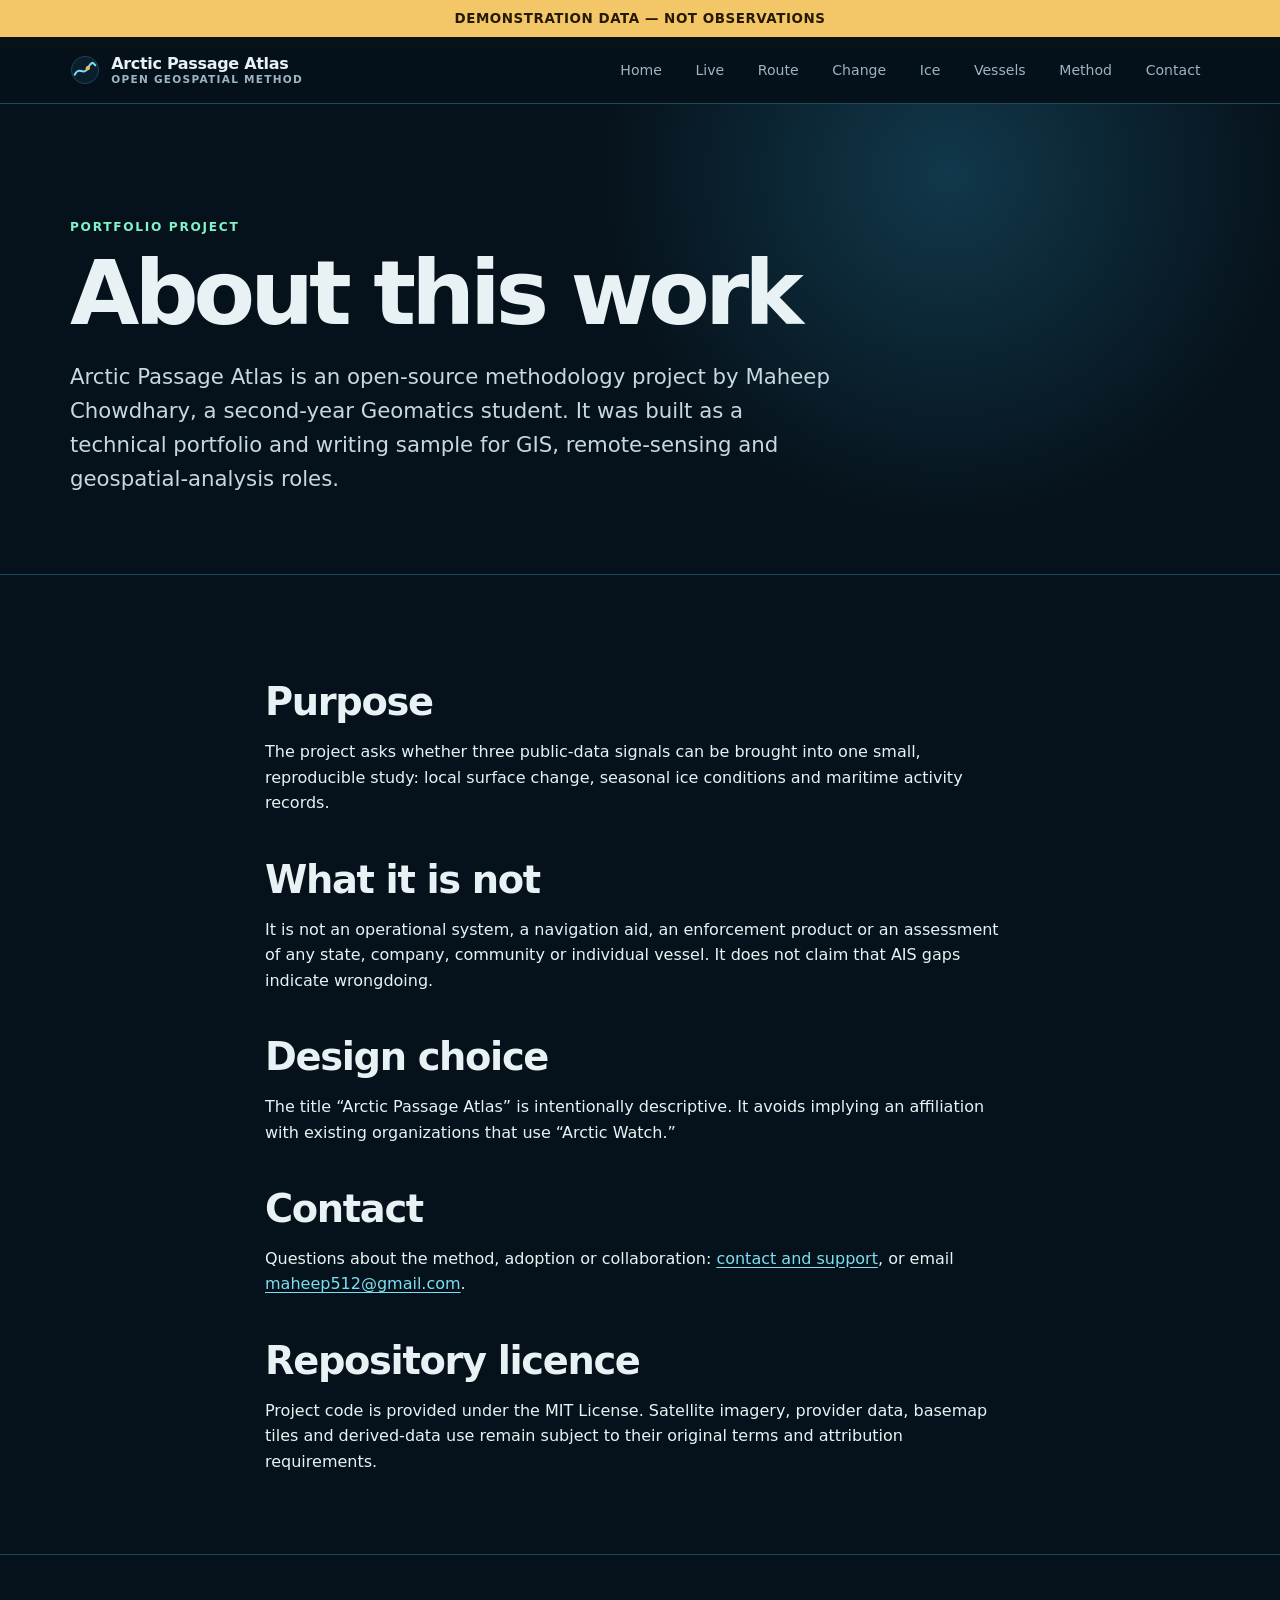
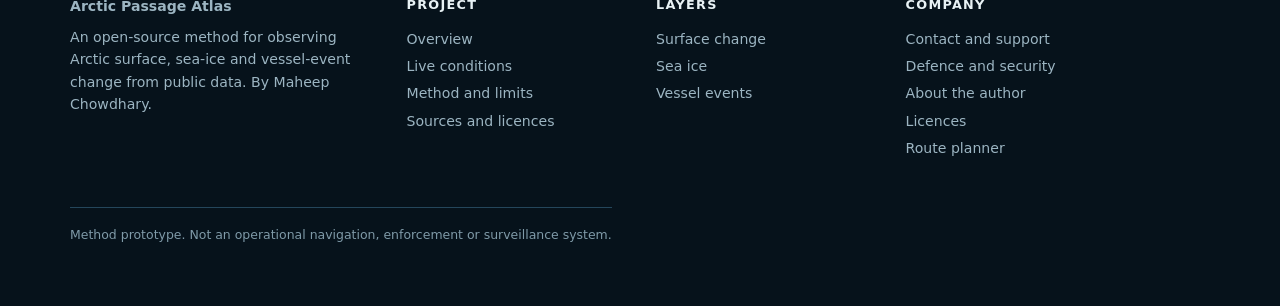
==== site/about.html @ cf19e444 "Arctic Passage Atlas: first public version Co-Authored-By: Claude Sonnet 5.5 <noreply@anthropic.com>" ====
<!doctype html>
<html lang="en">
  <head>
    <meta charset="utf-8" />
    <meta name="viewport" content="width=device-width,initial-scale=1" />
    <title>About · Arctic Passage Atlas</title>
    <link rel="stylesheet" href="assets/site.css" /><link rel="stylesheet" href="assets/pro.css" />
      <link rel="icon" href="data:image/svg+xml,%3Csvg xmlns='http://www.w3.org/2000/svg' viewBox='0 0 32 32'%3E%3Ccircle cx='16' cy='16' r='15' fill='%230b1e2b' stroke='%2324465b'/%3E%3Cpath d='M5 21C10 11 14 23 19 14S25 9 27 11' fill='none' stroke='%237bdff2' stroke-width='2.4' stroke-linecap='round'/%3E%3Ccircle cx='19' cy='14' r='2.4' fill='%23ffb454'/%3E%3C/svg%3E" />
      <meta name="description" content="About Arctic Passage Atlas and its author: an open-source geospatial methodology project by Maheep Chowdhary." />
      <meta property="og:site_name" content="Arctic Passage Atlas" />
    <meta property="og:type" content="website" />
    <meta property="og:title" content="About · Arctic Passage Atlas" />
    <meta property="og:description" content="About Arctic Passage Atlas and its author: an open-source geospatial methodology project by Maheep Chowdhary." />
    <meta name="twitter:card" content="summary" />
  </head>
  <body>
    <a class="skip" href="#main">Skip to content</a>
    <div class="demo-banner" data-mode>
      DEMONSTRATION DATA — NOT OBSERVATIONS
    </div>
    <!-- chrome:header --><header class="site-header"><nav class="nav" aria-label="Primary"><a class="brand" href="index.html"><svg class="brand-mark" viewBox="0 0 32 32" aria-hidden="true" focusable="false"><circle cx="16" cy="16" r="14.5" fill="#0b1e2b" stroke="#24465b"/><path d="M5 21 C10 11 14 23 19 14 S25 9 27 11" fill="none" stroke="#7bdff2" stroke-width="2.2" stroke-linecap="round"/><circle cx="19" cy="14" r="2.3" fill="#ffb454"/></svg><span class="brand-text">Arctic Passage Atlas<small>Open geospatial method</small></span></a><button class="nav-toggle" type="button" aria-expanded="false" aria-controls="nav-links">Menu</button><div class="nav-links" id="nav-links"><a href="index.html">Home</a><a href="live.html">Live</a><a href="route.html">Route</a><a href="layers/change.html">Change</a><a href="layers/ice.html">Ice</a><a href="layers/vessels.html">Vessels</a><a href="methodology.html">Method</a><a href="contact.html">Contact</a></div></nav></header><!-- /chrome:header -->
    <main id="main">
      <section class="hero">
        <div class="wrap">
          <p class="eyebrow">Portfolio project</p>
          <h1>About this work</h1>
          <p class="lede">
            Arctic Passage Atlas is an open-source methodology project by Maheep
            Chowdhary, a second-year Geomatics student. It was built as a
            technical portfolio and writing sample for GIS, remote-sensing and
            geospatial-analysis roles.
          </p>
        </div>
      </section>
      <section class="section">
        <div class="wrap prose">
          <h2>Purpose</h2>
          <p>
            The project asks whether three public-data signals can be brought
            into one small, reproducible study: local surface change, seasonal
            ice conditions and maritime activity records.
          </p>
          <h2>What it is not</h2>
          <p>
            It is not an operational system, a navigation aid, an enforcement
            product or an assessment of any state, company, community or
            individual vessel. It does not claim that AIS gaps indicate
            wrongdoing.
          </p>
          <h2>Design choice</h2>
          <p>
            The title “Arctic Passage Atlas” is intentionally descriptive. It
            avoids implying an affiliation with existing organizations that use
            “Arctic Watch.”
          </p>
          <h2>Contact</h2>
          <p>Questions about the method, adoption or collaboration: <a href="contact.html">contact and support</a>, or email <a href="mailto:maheep512@gmail.com">maheep512@gmail.com</a>.</p>
          <h2>Repository licence</h2>
          <p>
            Project code is provided under the MIT License. Satellite imagery,
            provider data, basemap tiles and derived-data use remain subject to
            their original terms and attribution requirements.
          </p>
        </div>
      </section>
    </main>
    <!-- chrome:footer --><footer class="site-footer pro"><div class="wrap"><div class="footer-grid"><div><strong>Arctic Passage Atlas</strong><p style="margin:.5rem 0 0;max-width:34ch">An open-source method for observing Arctic surface, sea-ice and vessel-event change from public data. By Maheep Chowdhary.</p></div><div><h4>Project</h4><a href="index.html">Overview</a><a href="live.html">Live conditions</a><a href="methodology.html">Method and limits</a><a href="sources.html">Sources and licences</a></div><div><h4>Layers</h4><a href="layers/change.html">Surface change</a><a href="layers/ice.html">Sea ice</a><a href="layers/vessels.html">Vessel events</a></div><div><h4>Company</h4><a href="contact.html">Contact and support</a><a href="defence.html">Defence and security</a><a href="about.html">About the author</a><a href="sources.html#licences">Licences</a><a href="route.html">Route planner</a></div></div><p class="footer-legal">Method prototype. Not an operational navigation, enforcement or surveillance system.</p></div></footer><!-- /chrome:footer -->
    <script src="assets/data.js"></script>
    <script src="assets/site.js"></script>
      <script src="assets/ui.js" defer></script>
  </body>
</html>
---- site/assets/site.css ----
:root {
  --bg: #06121b;
  --panel: #0b1e2b;
  --panel-2: #102a3a;
  --line: #24465b;
  --text: #e8f2f5;
  --muted: #9cb5c2;
  --ice: #7bdff2;
  --change: #ffb454;
  --vessel: #ff6b7a;
  --accent: #83f3c7;
  --max: 1180px;
}

* { box-sizing: border-box; }
html { color-scheme: dark; scroll-behavior: smooth; }
body {
  margin: 0;
  background: var(--bg);
  color: var(--text);
  font-family: Inter, ui-sans-serif, system-ui, -apple-system, BlinkMacSystemFont, "Segoe UI", sans-serif;
  line-height: 1.6;
}
a { color: var(--ice); text-underline-offset: 3px; }
a:hover { color: white; }
.skip { position: absolute; left: -9999px; }
.skip:focus { left: 1rem; top: 1rem; z-index: 20; background: white; color: black; padding: .6rem; }
.demo-banner {
  background: #f3c667;
  color: #251b04;
  padding: .48rem 1rem;
  text-align: center;
  font-size: .84rem;
  font-weight: 750;
  letter-spacing: .04em;
}
.site-header { border-bottom: 1px solid var(--line); background: rgba(6,18,27,.96); position: sticky; top: 0; z-index: 10; }
.nav { max-width: var(--max); margin: auto; min-height: 66px; padding: 0 1.25rem; display: flex; align-items: center; justify-content: space-between; gap: 1.2rem; }
.brand { color: var(--text); text-decoration: none; font-weight: 780; letter-spacing: -.02em; }
.brand small { color: var(--muted); display: block; font-size: .66rem; text-transform: uppercase; letter-spacing: .12em; font-weight: 650; }
.nav-links { display: flex; flex-wrap: wrap; gap: .9rem; font-size: .88rem; }
.nav-links a { color: var(--muted); text-decoration: none; }
.nav-links a[aria-current="page"], .nav-links a:hover { color: white; }
main { display: block; }
.wrap { max-width: var(--max); margin: auto; padding: 0 1.25rem; }
.hero { padding: clamp(4rem, 8vw, 7.5rem) 0 3.5rem; border-bottom: 1px solid var(--line); background: radial-gradient(circle at 74% 15%, #11384b 0, transparent 34%); }
.eyebrow { color: var(--accent); text-transform: uppercase; letter-spacing: .14em; font-weight: 750; font-size: .76rem; }
h1 { font-size: clamp(2.7rem, 7vw, 5.9rem); line-height: .98; letter-spacing: -.055em; margin: .6rem 0 1.4rem; max-width: 900px; }
h2 { font-size: clamp(1.65rem, 3vw, 2.5rem); line-height: 1.12; letter-spacing: -.035em; margin: 0 0 1rem; }
h3 { line-height: 1.2; }
.lede { color: #c6d9e2; max-width: 760px; font-size: clamp(1.08rem, 2vw, 1.33rem); }
.actions { display: flex; flex-wrap: wrap; gap: .8rem; margin-top: 1.8rem; }
.button { display: inline-block; color: #052017; background: var(--accent); padding: .7rem 1rem; border-radius: 4px; text-decoration: none; font-weight: 760; }
.button.secondary { background: transparent; border: 1px solid var(--line); color: var(--text); }
.section { padding: 4rem 0; }
.grid { display: grid; grid-template-columns: repeat(3, 1fr); gap: 1rem; }
.grid.two { grid-template-columns: repeat(2, 1fr); }
.card { background: var(--panel); border: 1px solid var(--line); padding: 1.25rem; border-radius: 8px; }
.card p:last-child { margin-bottom: 0; }
.card .kicker { color: var(--muted); font-size: .78rem; text-transform: uppercase; letter-spacing: .1em; }
.card.change { border-top: 4px solid var(--change); }
.card.ice { border-top: 4px solid var(--ice); }
.card.vessel { border-top: 4px solid var(--vessel); }
.stat { font-size: 2.3rem; font-weight: 780; line-height: 1; margin: .5rem 0; letter-spacing: -.04em; }
.note { border-left: 3px solid var(--accent); padding: .1rem 0 .1rem 1rem; color: #c7d8df; }
.warning { border-left-color: var(--change); }
.map-shell { background: var(--panel); border: 1px solid var(--line); border-radius: 8px; overflow: hidden; }
.map { width: 100%; height: min(68vh, 650px); min-height: 440px; background: #081925; }
.map-copy { padding: 1rem 1.2rem; color: var(--muted); font-size: .88rem; display: flex; justify-content: space-between; gap: 1rem; flex-wrap: wrap; }
.legend { display: flex; gap: .9rem; flex-wrap: wrap; }
.legend span::before { content: ""; display: inline-block; width: .72rem; height: .72rem; margin-right: .36rem; border-radius: 50%; background: var(--legend); }
.fallback { width: 100%; height: auto; border: 1px solid var(--line); border-radius: 8px; background: var(--panel); }
.chart { width: 100%; background: var(--panel); border: 1px solid var(--line); border-radius: 8px; overflow: hidden; }
.chart svg { width: 100%; height: auto; display: block; }
.prose { max-width: 790px; }
.prose h2 { margin-top: 2.6rem; }
.prose li { margin-bottom: .45rem; }
.meta-table { width: 100%; border-collapse: collapse; font-size: .92rem; }
.meta-table th, .meta-table td { padding: .75rem; border-bottom: 1px solid var(--line); text-align: left; vertical-align: top; }
.meta-table th { color: var(--muted); width: 30%; }
code { color: #b4ffdf; background: #061018; padding: .1rem .3rem; border-radius: 3px; }
.site-footer { border-top: 1px solid var(--line); padding: 2rem 0 3rem; color: var(--muted); font-size: .88rem; }
.site-footer .wrap { display: flex; justify-content: space-between; gap: 1rem; flex-wrap: wrap; }

@media (max-width: 800px) {
  .grid, .grid.two { grid-template-columns: 1fr; }
  .nav { align-items: flex-start; padding-top: .75rem; padding-bottom: .75rem; }
  .nav-links { justify-content: flex-end; gap: .55rem .8rem; }
  .map { min-height: 390px; }
}
@media (max-width: 540px) {
  .nav { display: block; }
  .nav-links { margin-top: .55rem; justify-content: flex-start; }
  h1 { font-size: 2.75rem; }
  .section { padding: 3rem 0; }
}
---- site/assets/pro.css ----
/* Professional layer: loaded after site.css. Same palette, tighter typography, product-style layout. */
:root {
  --mono: ui-monospace, "Cascadia Mono", "SF Mono", Consolas, "Liberation Mono", monospace;
  --ok: #83f3c7;
  --warn: #ffb454;
  --radius: 10px;
  --shadow: 0 1px 0 rgba(255, 255, 255, .03) inset, 0 12px 32px rgba(0, 0, 0, .28);
}
body { font-feature-settings: "tnum" 1, "cv11" 1; -webkit-font-smoothing: antialiased; }
h1, h2, h3 { text-wrap: balance; }
:focus-visible { outline: 2px solid var(--accent); outline-offset: 3px; border-radius: 4px; }

/* header ----------------------------------------------------------------- */
.site-header { backdrop-filter: blur(10px); background: rgba(6, 18, 27, .88); }
.brand { display: inline-flex; align-items: center; gap: .7rem; }
.brand-mark { width: 30px; height: 30px; flex: none; }
.brand-text { line-height: 1.15; }
.nav-links a { padding: .35rem .6rem; border-radius: 6px; }
.nav-links a[aria-current="page"] { background: rgba(123, 223, 242, .1); color: white; }
.nav-links a:hover { background: rgba(255, 255, 255, .05); }

/* live status strip ----------------------------------------------------- */
.statusbar { border-bottom: 1px solid var(--line); background: #08202e; font-size: .8rem; color: var(--muted); }
.statusbar .wrap { display: flex; flex-wrap: wrap; gap: .4rem 1.4rem; align-items: center; min-height: 38px; padding-top: .25rem; padding-bottom: .25rem; }
.statusbar b { color: var(--text); font-weight: 650; font-family: var(--mono); font-size: .78rem; }
.dot { display: inline-block; width: .55rem; height: .55rem; border-radius: 50%; background: var(--muted); margin-right: .4rem; vertical-align: .05rem; }
.dot.live { background: var(--ok); box-shadow: 0 0 0 0 rgba(131, 243, 199, .6); animation: pulse 2.4s infinite; }
.dot.stale { background: var(--warn); }
@keyframes pulse { 70% { box-shadow: 0 0 0 7px rgba(131, 243, 199, 0); } 100% { box-shadow: 0 0 0 0 rgba(131, 243, 199, 0); } }
@media (prefers-reduced-motion: reduce) { .dot.live { animation: none; } html { scroll-behavior: auto; } }

/* hero -------------------------------------------------------------------- */
.hero.pro { padding: clamp(3rem, 6vw, 5.5rem) 0 clamp(2.5rem, 5vw, 4rem); background:
  radial-gradient(60% 80% at 85% 0%, rgba(123, 223, 242, .13), transparent 62%),
  radial-gradient(40% 60% at 0% 100%, rgba(255, 180, 84, .07), transparent 60%); }
.hero-grid { display: grid; grid-template-columns: minmax(0, 1.25fr) minmax(0, .85fr); gap: clamp(1.5rem, 4vw, 3.5rem); align-items: center; }
.hero.pro h1 { font-size: clamp(2.2rem, 5vw, 4rem); line-height: 1.04; letter-spacing: -.045em; max-width: 14ch; }
.hero.pro .lede { font-size: clamp(1.02rem, 1.6vw, 1.2rem); }
.chips { display: flex; flex-wrap: wrap; gap: .5rem; margin: 1.4rem 0 0; padding: 0; list-style: none; }
.chips li { border: 1px solid var(--line); background: rgba(16, 42, 58, .6); color: var(--muted); border-radius: 999px; padding: .28rem .75rem; font-size: .78rem; }
.button { border-radius: 8px; transition: transform .12s ease, background .12s ease; }
.button:hover { transform: translateY(-1px); color: #052017; background: #a3f7d8; }
.button.secondary:hover { background: rgba(255, 255, 255, .06); color: white; }

/* panels, KPIs ------------------------------------------------------------ */
.panel { background: linear-gradient(180deg, var(--panel-2), var(--panel)); border: 1px solid var(--line); border-radius: var(--radius); padding: 1.1rem 1.2rem; box-shadow: var(--shadow); }
.panel h3 { margin: 0 0 .15rem; font-size: 1.02rem; letter-spacing: -.01em; }
.panel .sub { color: var(--muted); font-size: .8rem; margin: 0 0 .9rem; }
.kpis { display: grid; grid-template-columns: repeat(2, minmax(0, 1fr)); gap: .75rem; }
.kpis.four { grid-template-columns: repeat(4, minmax(0, 1fr)); }
.kpi { border: 1px solid var(--line); border-radius: 8px; padding: .7rem .85rem; background: rgba(6, 18, 27, .55); }
.kpi .label { color: var(--muted); font-size: .72rem; text-transform: uppercase; letter-spacing: .09em; }
.kpi .value { font-family: var(--mono); font-size: clamp(1.35rem, 2.6vw, 1.9rem); font-weight: 650; letter-spacing: -.03em; line-height: 1.15; margin-top: .15rem; }
.kpi .unit { font-size: .55em; color: var(--muted); margin-left: .15rem; font-weight: 500; }
.kpi .foot { color: var(--muted); font-size: .74rem; margin-top: .15rem; }
.badge { display: inline-block; font-family: var(--mono); font-size: .68rem; letter-spacing: .06em; text-transform: uppercase; padding: .15rem .5rem; border-radius: 4px; border: 1px solid var(--line); color: var(--muted); }
.badge.ok { color: var(--ok); border-color: rgba(131, 243, 199, .4); }
.badge.warn { color: var(--warn); border-color: rgba(255, 180, 84, .5); }
.panel-foot { margin: .85rem 0 0; color: var(--muted); font-size: .74rem; }

/* sections ----------------------------------------------------------------- */
.section.alt { background: #081a26; border-top: 1px solid var(--line); border-bottom: 1px solid var(--line); }
.section-head { max-width: 760px; margin-bottom: 2rem; }
.section-head p { color: #b9ced8; margin: 0; }
.eyebrow.num::before { content: attr(data-n) "  /  "; color: var(--muted); }
.pipeline { display: grid; grid-template-columns: repeat(4, minmax(0, 1fr)); gap: 0; counter-reset: step; border: 1px solid var(--line); border-radius: var(--radius); overflow: hidden; }
.pipeline > div { padding: 1.15rem 1.2rem; background: var(--panel); border-right: 1px solid var(--line); }
.pipeline > div:last-child { border-right: 0; }
.pipeline > div::before { counter-increment: step; content: "0" counter(step); font-family: var(--mono); color: var(--accent); font-size: .78rem; }
.pipeline h3 { margin: .35rem 0 .4rem; font-size: 1rem; }
.pipeline p { margin: 0; color: var(--muted); font-size: .86rem; }
.standards { display: grid; grid-template-columns: repeat(2, minmax(0, 1fr)); gap: 1rem; }
.standards .panel p { margin: .35rem 0 0; color: #b9ced8; font-size: .92rem; }
.video-frame { border: 1px solid var(--line); border-radius: var(--radius); overflow: hidden; background: #000; box-shadow: var(--shadow); }
.video-frame video { display: block; width: 100%; height: auto; aspect-ratio: 16 / 9; }
pre.cmd { background: #050f16; border: 1px solid var(--line); border-radius: 8px; padding: 1rem 1.1rem; overflow-x: auto; font-family: var(--mono); font-size: .84rem; color: #cdeee1; line-height: 1.7; }
pre.cmd .c { color: #6f8c9b; }

/* tables --------------------------------------------------------------------- */
.table-wrap { overflow-x: auto; border: 1px solid var(--line); border-radius: var(--radius); background: var(--panel); }
table.data { width: 100%; border-collapse: collapse; font-size: .88rem; min-width: 760px; }
table.data th, table.data td { padding: .8rem .9rem; text-align: left; vertical-align: top; border-bottom: 1px solid var(--line); }
table.data thead th { color: var(--muted); font-size: .72rem; text-transform: uppercase; letter-spacing: .09em; background: #0a2130; position: sticky; top: 0; }
table.data tbody tr:last-child td { border-bottom: 0; }
table.data td:first-child { font-weight: 650; }

/* live page -------------------------------------------------------------------- */
.live-grid { display: grid; grid-template-columns: minmax(0, 1fr); gap: 1.4rem; }
.map-tools { display: flex; flex-wrap: wrap; gap: .6rem .9rem; align-items: center; padding: .75rem 1rem; border-bottom: 1px solid var(--line); background: #0a2130; font-size: .84rem; }
.map-tools label { color: var(--muted); display: inline-flex; align-items: center; gap: .4rem; }
.map-tools select, .map-tools input[type="date"], .map-tools button { background: #061018; color: var(--text); border: 1px solid var(--line); border-radius: 6px; padding: .35rem .55rem; font: inherit; }
.map-tools button { cursor: pointer; }
.map-tools button:hover { border-color: var(--ice); }
.map.tall { height: min(70vh, 640px); }
.chart-note { color: var(--muted); font-size: .84rem; margin: .8rem 0 0; }
.legend-inline { display: flex; flex-wrap: wrap; gap: .4rem 1.1rem; margin: .7rem 0 0; font-size: .8rem; color: var(--muted); }
.legend-inline span::before { content: ""; display: inline-block; width: 1.4rem; height: 0; border-top: 3px solid var(--c); margin-right: .45rem; vertical-align: .22rem; }
.sparkline svg text { font-family: var(--mono); }

/* footer ------------------------------------------------------------------------- */
.site-footer.pro { padding: 2.5rem 0 3rem; }
.footer-grid { display: grid; grid-template-columns: 1.4fr 1fr 1fr 1fr; gap: 2rem; }
.footer-grid h4 { margin: 0 0 .6rem; color: var(--text); font-size: .8rem; text-transform: uppercase; letter-spacing: .1em; }
.footer-grid a { display: block; color: var(--muted); text-decoration: none; padding: .15rem 0; }
.footer-grid a:hover { color: white; }
.footer-legal { border-top: 1px solid var(--line); margin-top: 1.8rem; padding-top: 1.1rem; font-size: .78rem; color: #7f9aa8; }

@media (max-width: 900px) {
  .hero-grid, .standards { grid-template-columns: 1fr; }
  .pipeline { grid-template-columns: repeat(2, minmax(0, 1fr)); }
  .pipeline > div { border-bottom: 1px solid var(--line); }
  .kpis.four { grid-template-columns: repeat(2, minmax(0, 1fr)); }
  .footer-grid { grid-template-columns: 1fr 1fr; }
}
@media (max-width: 540px) {
  .pipeline, .footer-grid { grid-template-columns: 1fr; }
  .hero.pro h1 { max-width: none; }
  .map.tall { height: 56vh; }
}

/* notices ------------------------------------------------------------------------------ */
.info-banner { background: #0f3a4d; color: #d6f4ff; padding: .48rem 1rem; text-align: center; font-size: .8rem; font-weight: 700; letter-spacing: .06em; border-bottom: 1px solid #1c5873; }
.live-grid > div + div { margin-top: 2.6rem; }
.panel ul { margin: .4rem 0 0; padding-left: 1.1rem; color: #b9ced8; font-size: .9rem; }
.panel li + li { margin-top: .4rem; }
.brand-text small { display: block; }

/* interaction and motion ---------------------------------------------------------------- */
.muted { color: var(--muted); font-size: .8rem; }
.site-header.scrolled { box-shadow: 0 10px 30px rgba(0, 0, 0, .35); }
.nav-toggle { display: none; background: transparent; border: 1px solid var(--line); color: var(--text); border-radius: 8px; padding: .4rem .65rem; font: inherit; cursor: pointer; }
.nav-toggle:hover { border-color: var(--ice); }
@media (max-width: 760px) {
  .nav { flex-wrap: wrap; }
  .nav-toggle { display: inline-block; }
  .nav-links { display: none; width: 100%; flex-direction: column; gap: .15rem; padding: .4rem 0 .8rem; }
  .nav.open .nav-links { display: flex; }
  .nav-links a { padding: .6rem .5rem; }
}
.reveal { opacity: 0; transform: translateY(14px); transition: opacity .55s ease, transform .55s cubic-bezier(.2, .7, .2, 1); }
.reveal.in { opacity: 1; transform: none; }
.card, .panel, .kpi { transition: border-color .2s ease, transform .2s ease; }
.card:hover, .panel:hover { border-color: #3a6b86; }
.chart-tip { position: absolute; top: 8px; z-index: 3; pointer-events: none; background: rgba(5, 15, 22, .94); border: 1px solid var(--line); border-radius: 8px; padding: .45rem .65rem; font-family: var(--mono); font-size: .76rem; line-height: 1.5; white-space: nowrap; }
.chart-tip[hidden] { display: none; }
.stop-pin { width: 26px; height: 26px; border-radius: 50%; background: var(--change); color: #1d1200; font: 700 .8rem var(--mono); display: grid; place-items: center; border: 2px solid #06121b; box-shadow: 0 0 0 2px rgba(255, 180, 84, .35); cursor: pointer; }
.route-form { display: grid; grid-template-columns: repeat(auto-fit, minmax(150px, 1fr)); gap: .8rem; align-items: end; }
.route-form label { display: flex; flex-direction: column; gap: .3rem; color: var(--muted); font-size: .78rem; text-transform: uppercase; letter-spacing: .08em; }
.route-form select, .route-form input, .route-form button { background: #061018; color: var(--text); border: 1px solid var(--line); border-radius: 8px; padding: .55rem .65rem; font: inherit; font-size: .95rem; text-transform: none; letter-spacing: 0; }
.route-form button { cursor: pointer; align-self: end; }
.route-form button:hover { border-color: var(--ice); }
.warn-panel { border-left: 4px solid var(--warn); }
.info-banner.warn { background: #4a3410; border-bottom-color: #7a5818; color: #ffe3b0; }
.route-notes { list-style: none; margin: .9rem 0 0; padding: 0; color: #ffd7a0; font-size: .86rem; }
.route-notes li::before { content: "▲  "; color: var(--warn); font-size: .7rem; }
.status-board { display: grid; gap: .6rem; }
.status-row { display: flex; justify-content: space-between; align-items: center; gap: 1rem; padding: .85rem 1rem; border: 1px solid var(--line); border-radius: 10px; background: var(--panel); }
.status-row strong { display: block; font-size: .95rem; }
.status-row span:not(.badge) { color: var(--muted); font-size: .8rem; }
.status-row .badge { white-space: nowrap; }
.countdown { font-family: var(--mono); color: var(--text); }
@media (prefers-reduced-motion: reduce) { .reveal { opacity: 1; transform: none; transition: none; } }
@media print { .site-header, .statusbar, .info-banner, .demo-banner, .map-tools, .nav-toggle { display: none !important; } body { background: white; color: black; } }

/* route calculator ------------------------------------------------------------------------ */
.route-form label.check { flex-direction: row; align-items: center; gap: .55rem; text-transform: none; letter-spacing: 0; font-size: .9rem; color: var(--text); align-self: end; padding-bottom: .5rem; }
.route-form label.check input { width: 1.1rem; height: 1.1rem; accent-color: var(--accent); }
table.data tr.chosen td { background: rgba(255, 180, 84, .06); }
.cp-dot { width: 11px; height: 11px; border-radius: 50%; background: #061018; border: 2px solid var(--ice); cursor: pointer; }

/* contact ----------------------------------------------------------------------------------- */
.form { display: grid; grid-template-columns: repeat(2, minmax(0, 1fr)); gap: .9rem; }
.form label { display: flex; flex-direction: column; gap: .35rem; color: var(--muted); font-size: .78rem; text-transform: uppercase; letter-spacing: .08em; }
.form .wide { grid-column: 1 / -1; }
.form input, .form select, .form textarea { background: #061018; color: var(--text); border: 1px solid var(--line); border-radius: 8px; padding: .65rem .75rem; font: inherit; font-size: .95rem; text-transform: none; letter-spacing: 0; }
.form input:disabled, .form select:disabled, .form textarea:disabled { opacity: .5; }
.form textarea { resize: vertical; min-height: 8rem; }
.form-actions { display: flex; flex-wrap: wrap; gap: .7rem; }
.form-actions .button { border: 0; font: inherit; font-weight: 760; cursor: pointer; }
.form-actions .button.secondary { border: 1px solid var(--line); }
.form-actions .button:disabled { opacity: .45; cursor: not-allowed; }
.form-status { min-height: 1.3rem; margin: 0; font-size: .86rem; color: var(--muted); }
.form-status.ok { color: var(--ok); }
.form-status.warn { color: var(--warn); }
.contact-list { list-style: none; margin: 0; padding: 0; }
.contact-list li { display: grid; grid-template-columns: 7.5rem 1fr; gap: .8rem; padding: .7rem 0; border-bottom: 1px solid var(--line); font-size: .92rem; }
.contact-list li:last-child { border-bottom: 0; }
.contact-list strong { color: var(--muted); font-size: .75rem; text-transform: uppercase; letter-spacing: .09em; }
.faq details { border: 1px solid var(--line); border-radius: 10px; background: var(--panel); margin-bottom: .6rem; padding: .85rem 1rem; }
.faq summary { cursor: pointer; font-weight: 650; }
.faq details[open] summary { margin-bottom: .5rem; }
.faq p { margin: 0; color: #b9ced8; font-size: .92rem; }
@media (max-width: 700px) { .form { grid-template-columns: 1fr; } }

.cta-band { display: flex; flex-wrap: wrap; gap: 1.2rem; justify-content: space-between; align-items: center; background: linear-gradient(90deg, rgba(16, 42, 58, .95), rgba(11, 30, 43, .95)), radial-gradient(60% 120% at 100% 0, rgba(123, 223, 242, .15), transparent); }
.cta-band > div:first-child { max-width: 52ch; }

/* ---- route planner additions ---- */
.hero.compact { padding-bottom: 1.2rem; }
.section.tight { padding-top: 1.6rem; padding-bottom: 1.6rem; }
.tabs { display: flex; gap: .4rem; margin-top: 1.4rem; flex-wrap: wrap; }
.tab { background: transparent; color: var(--muted); border: 1px solid var(--line); border-radius: 999px; padding: .55rem 1.1rem; font: inherit; font-weight: 600; cursor: pointer; }
.tab:hover { color: var(--text); border-color: var(--ice); }
.tab[aria-selected="true"] { background: var(--ice); color: #04121b; border-color: var(--ice); }
.tab:focus-visible { outline: 2px solid var(--accent); outline-offset: 2px; }
[hidden] { display: none !important; }
.route-form.world { grid-template-columns: minmax(180px, 1.4fr) auto minmax(180px, 1.4fr) minmax(110px, .6fr) minmax(190px, 1fr); }
.route-form fieldset.checks { grid-column: 1 / -1; display: flex; flex-wrap: wrap; gap: .4rem 1.6rem; border: 0; padding: 0; margin: 0; }
.route-form fieldset.checks legend { float: left; margin-right: 1rem; padding: 0; color: var(--muted); font-size: .78rem; text-transform: uppercase; letter-spacing: .08em; line-height: 2; }
.route-form fieldset.checks label.check { padding-bottom: 0; }
@media (max-width: 900px) { .route-form.world { grid-template-columns: 1fr 1fr; } .route-form.world #w-swap { grid-column: 1 / -1; justify-self: start; } }
@media (max-width: 560px) { .route-form.world { grid-template-columns: 1fr; } }
.busy { margin: .8rem 0 0; color: var(--muted); font-size: .9rem; }
tr.pick { cursor: pointer; }
tr.pick:hover td { background: rgba(123, 223, 242, .06); }
tr.pick:focus-visible { outline: 2px solid var(--accent); outline-offset: -2px; }
tr.pick.chosen td { background: rgba(255, 180, 84, .08); }
.badge.bad { background: rgba(255, 107, 122, .15); color: #ff9aa5; border-color: rgba(255, 107, 122, .4); }
details.limits { margin-top: 1.4rem; border: 1px solid var(--line); border-radius: 10px; padding: .8rem 1rem; background: rgba(6, 18, 27, .5); }
details.limits summary { cursor: pointer; font-weight: 600; }

/* ---- home page ---- */
.home-hero .hero-grid { grid-template-columns: minmax(0, 1fr) minmax(0, 1.05fr); gap: 2.4rem; align-items: center; }
.home-hero h1 { font-size: clamp(2rem, 4.2vw, 3.3rem); max-width: 18ch; }
.hero-video { position: relative; }
.hero-video video { width: 100%; aspect-ratio: 16 / 9; display: block; border-radius: 12px; background: #000; box-shadow: 0 18px 50px rgba(0, 0, 0, .45); border: 1px solid var(--line); }
.video-note { margin: .6rem 0 0; color: var(--muted); font-size: .78rem; line-height: 1.45; }
@media (max-width: 900px) { .home-hero .hero-grid { grid-template-columns: 1fr; } .hero-video { order: -1; } }
.planner-strip { padding-top: 0; margin-top: -.4rem; }
.quick-route { display: grid; grid-template-columns: auto minmax(160px, 1fr) minmax(160px, 1fr) auto; gap: .9rem; align-items: end; }
.quick-route .qr-title { display: flex; flex-direction: column; gap: .15rem; }
.quick-route .qr-title span { color: var(--muted); font-size: .82rem; }
.quick-route label { display: flex; flex-direction: column; gap: .3rem; color: var(--muted); font-size: .78rem; text-transform: uppercase; letter-spacing: .08em; }
.quick-route select { background: #061018; color: var(--text); border: 1px solid var(--line); border-radius: 8px; padding: .6rem .65rem; font: inherit; font-size: .95rem; text-transform: none; letter-spacing: 0; }
@media (max-width: 820px) { .quick-route { grid-template-columns: 1fr; } }
.card.tool { display: flex; flex-direction: column; gap: .5rem; }
.card.tool p:not(.kicker) { flex: 1; }
.card.tool .button { align-self: flex-start; }

.presets { display: flex; flex-wrap: wrap; gap: .5rem; align-items: center; margin-top: .9rem; color: var(--muted); font-size: .85rem; }
.presets button { background: transparent; color: var(--text); border: 1px solid var(--line); border-radius: 999px; padding: .35rem .8rem; font: inherit; font-size: .82rem; cursor: pointer; }
.presets button:hover { border-color: var(--ice); color: var(--ice); }
.presets button:focus-visible { outline: 2px solid var(--accent); outline-offset: 2px; }
.card.tool { gap: .15rem; }

/* ---- analyst tools: HUD, layers, time scrubber, export, briefing ---- */
.map-shell { position: relative; }
.map-hud { position: absolute; top: 10px; left: 10px; z-index: 3; display: flex; flex-wrap: wrap; gap: .2rem .9rem; max-width: calc(100% - 70px); padding: .35rem .6rem; border-radius: 8px; border: 1px solid rgba(36, 70, 91, .7); background: rgba(6, 18, 27, .78); backdrop-filter: blur(8px); -webkit-backdrop-filter: blur(8px); font-family: var(--mono); font-size: .68rem; letter-spacing: .02em; color: var(--muted); pointer-events: none; }
.map-hud span:first-child, .map-hud span:nth-child(2) { color: var(--text); }
@media (max-width: 640px) { .map-hud { font-size: .6rem; gap: .1rem .6rem; } .map-hud [data-h="xy"] { display: none; } }
.layer-bar, .time-bar { display: flex; flex-wrap: wrap; gap: .5rem 1.2rem; align-items: center; padding: .7rem 1rem; border-top: 1px solid var(--line); background: rgba(6, 18, 27, .6); font-size: .82rem; color: var(--muted); }
.layer-ctl { display: inline-flex; align-items: center; gap: .45rem; color: var(--text); }
.layer-ctl input[type="checkbox"] { accent-color: var(--accent); width: 1rem; height: 1rem; }
.layer-ctl input[type="range"], .time-bar input[type="range"] { accent-color: var(--ice); width: 90px; }
.time-bar input[type="range"] { width: min(360px, 55vw); }
.time-bar output { font-family: var(--mono); color: var(--text); min-width: 7ch; }
.time-bar .play, .export-bar button { background: #061018; color: var(--text); border: 1px solid var(--line); border-radius: 6px; padding: .3rem .65rem; font: inherit; font-size: .8rem; cursor: pointer; }
.time-bar .play:hover, .export-bar button:hover { border-color: var(--ice); color: var(--ice); }
.export-bar { display: flex; flex-wrap: wrap; gap: .5rem 1.4rem; align-items: center; margin-top: .8rem; padding: .7rem 1rem; border: 1px solid var(--line); border-radius: 10px; background: rgba(11, 30, 43, .6); font-size: .82rem; color: var(--muted); }
.export-title { font-family: var(--mono); letter-spacing: .1em; text-transform: uppercase; font-size: .7rem; }
.export-group { display: inline-flex; align-items: center; gap: .35rem; }
.export-name { color: var(--text); margin-right: .2rem; }
.export-bar .print-btn { margin-left: auto; }
.print-only { display: none; }
@media print {
  @page { margin: 14mm; }
  body { background: #fff !important; color: #111 !important; font-size: 11pt; }
  .site-header, .site-footer, .statusbar, .tabs, .route-form, .presets, .export-bar, .layer-bar, .time-bar, .map-hud, .nav, .skip, .hero .actions, .cta-band, #panel-arctic, details.limits, .maplibregl-ctrl-top-right, .busy { display: none !important; }
  .print-only { display: block !important; }
  .hero, .section, .section.alt, .panel, .kpi, .map-shell { background: #fff !important; color: #111 !important; border-color: #bbb !important; box-shadow: none !important; padding-top: .4rem; padding-bottom: .4rem; }
  .kpis { display: grid !important; grid-template-columns: repeat(4, 1fr); gap: 6px; }
  .kpi .value, .kpi .label, .kpi .foot, table.data td, table.data th, .muted, .chart-note, .route-notes li { color: #111 !important; }
  .map { height: 90mm !important; }
  table.data { font-size: 9pt; page-break-inside: avoid; }
  .route-notes { font-size: 9pt; }
  h1, h2, h3 { color: #111 !important; }
}

/* ---- before/after curtain ---- */
.compare-wrap { position: relative; }
.compare-b { position: absolute; inset: 0; pointer-events: none; z-index: 2; }
.compare-line { position: absolute; top: 0; bottom: 0; width: 3px; margin-left: -1.5px; background: #fff; box-shadow: 0 0 0 1px rgba(0, 0, 0, .5); z-index: 3; pointer-events: none; }
.compare-slider { display: flex; align-items: center; gap: .8rem; padding: .6rem 1rem; border-top: 1px solid var(--line); background: rgba(6, 18, 27, .6); color: var(--muted); font-size: .8rem; }
.compare-slider input { flex: 1; accent-color: var(--accent); }

/* ---- stations and vessels ---- */
.stn { width: 14px; height: 14px; border-radius: 50%; border: 2px solid var(--c); background: var(--c); box-shadow: 0 0 0 1px rgba(6, 18, 27, .9); cursor: pointer; }
.stn.model { background: transparent; border-style: solid; box-shadow: 0 0 0 1px rgba(6, 18, 27, .9), inset 0 0 0 1px rgba(6, 18, 27, .4); }
.maplibregl-popup-content { background: #0b1e2b; color: var(--text); border: 1px solid var(--line); font-size: .82rem; line-height: 1.45; }
.maplibregl-popup-tip { border-top-color: #0b1e2b !important; border-bottom-color: #0b1e2b !important; }
.dot-swatch { display: inline-block; width: .7rem; height: .7rem; border-radius: 50%; }
#ais-legend:empty { display: none; }
#ais-lakes button { background: #061018; color: var(--text); border: 1px solid var(--line); border-radius: 6px; padding: .25rem .6rem; font: inherit; font-size: .8rem; cursor: pointer; }
#ais-lakes button:hover { border-color: var(--ice); color: var(--ice); }
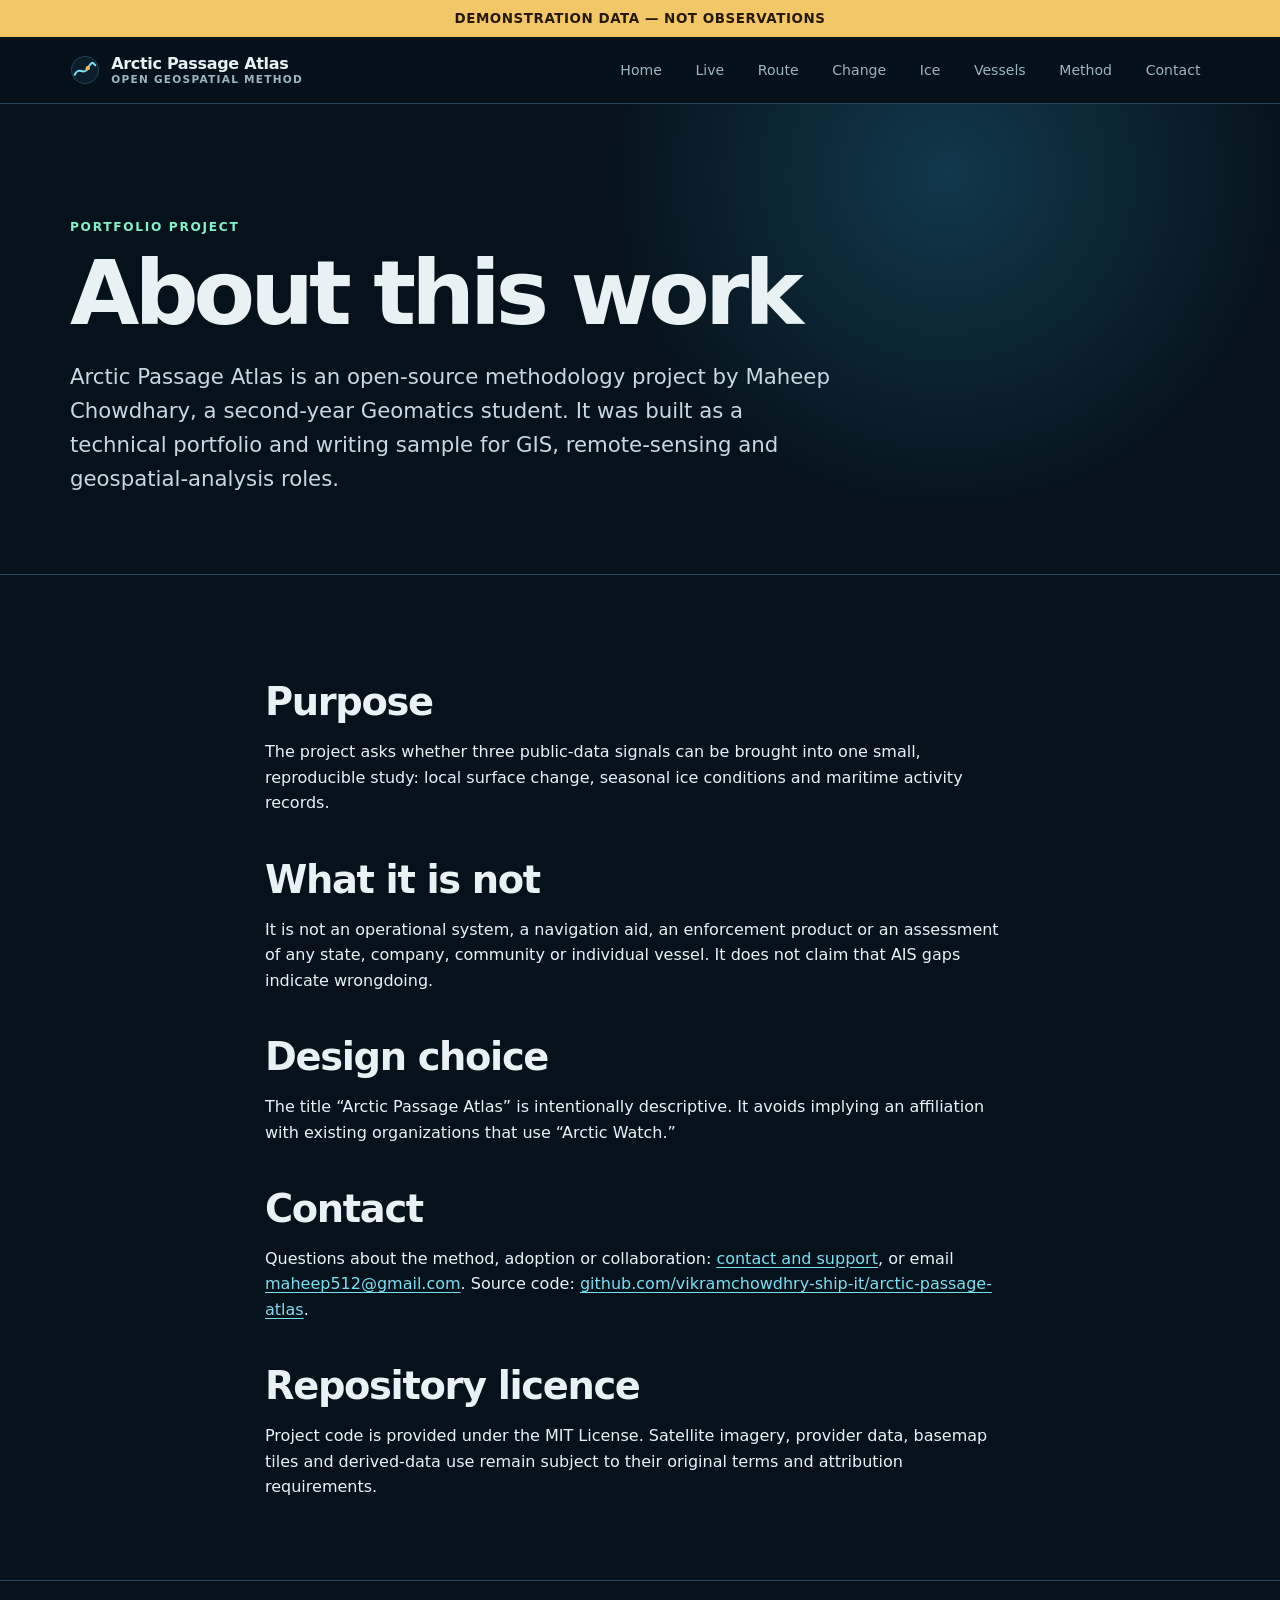
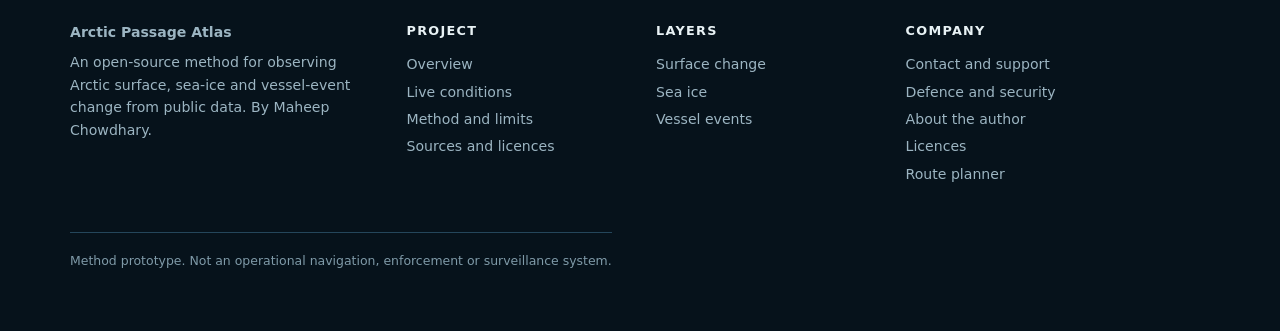
==== commit 0e99a0f8: "Clearer vessel map: base-map choice, filled grid cells, shipping south to 44N Co-Authored-By: Claude" ====
--- a/site/about.html
+++ b/site/about.html
@@ -54,7 +54,7 @@
             “Arctic Watch.”
           </p>
           <h2>Contact</h2>
-          <p>Questions about the method, adoption or collaboration: <a href="contact.html">contact and support</a>, or email <a href="mailto:maheep512@gmail.com">maheep512@gmail.com</a>.</p>
+          <p>Questions about the method, adoption or collaboration: <a href="contact.html">contact and support</a>, or email <a href="mailto:maheep512@gmail.com">maheep512@gmail.com</a>. Source code: <a href="https://github.com/vikramchowdhry-ship-it/arctic-passage-atlas">github.com/vikramchowdhry-ship-it/arctic-passage-atlas</a>.</p>
           <h2>Repository licence</h2>
           <p>
             Project code is provided under the MIT License. Satellite imagery,
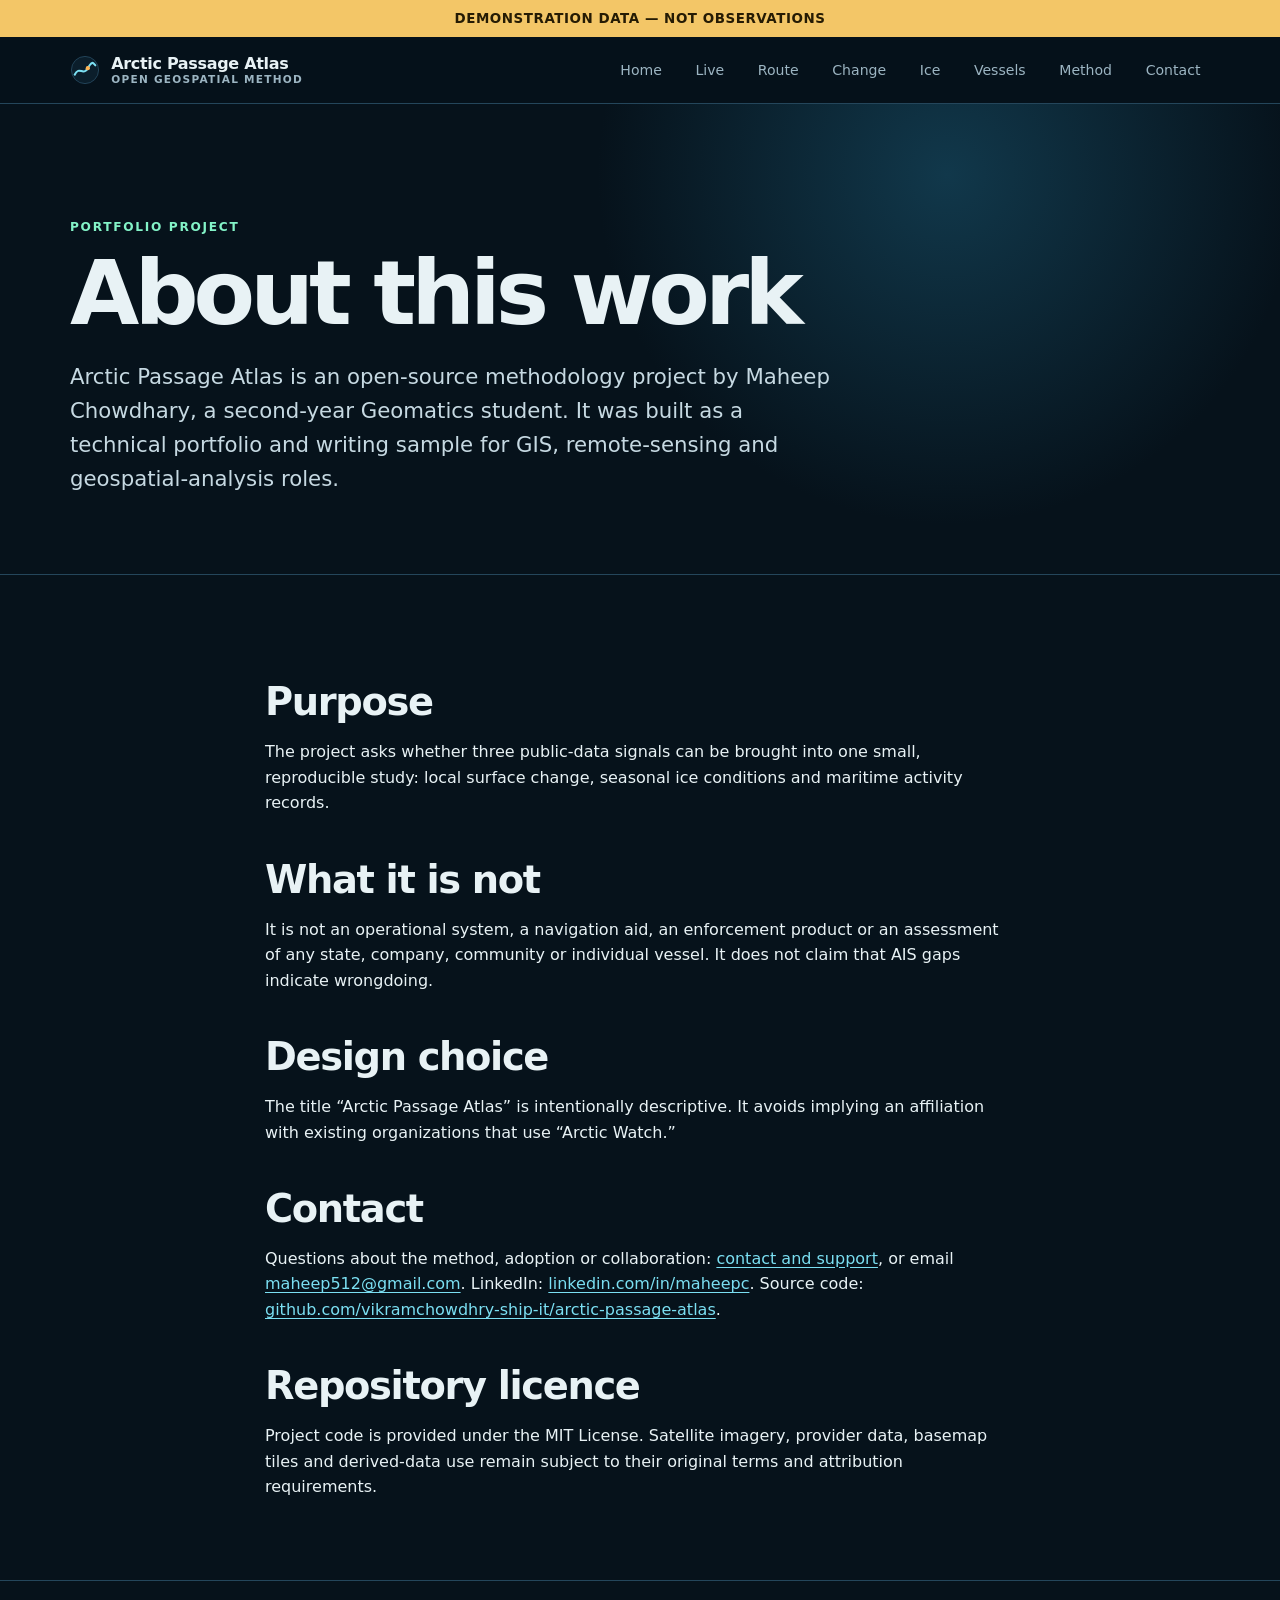
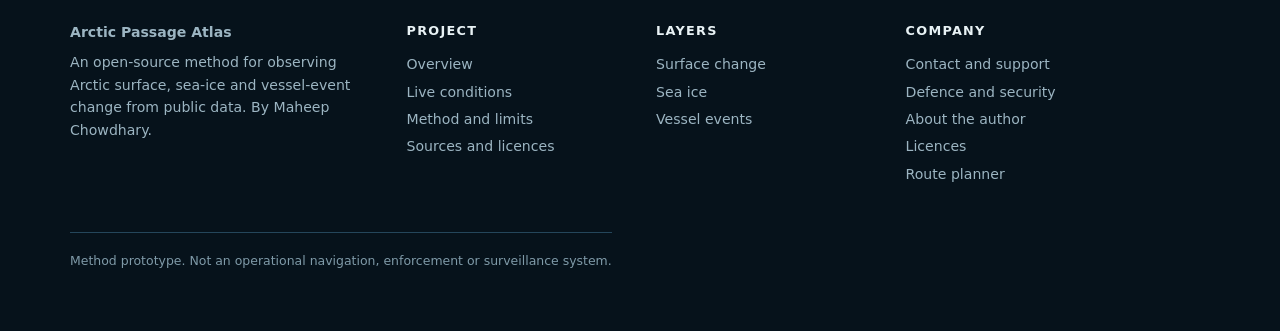
==== commit f3a88e6b: "Add LinkedIn to the contact details Co-Authored-By: Claude Sonnet 5.5 <noreply@anthropic.com>" ====
--- a/site/about.html
+++ b/site/about.html
@@ -54,7 +54,7 @@
             “Arctic Watch.”
           </p>
           <h2>Contact</h2>
-          <p>Questions about the method, adoption or collaboration: <a href="contact.html">contact and support</a>, or email <a href="mailto:maheep512@gmail.com">maheep512@gmail.com</a>. Source code: <a href="https://github.com/vikramchowdhry-ship-it/arctic-passage-atlas">github.com/vikramchowdhry-ship-it/arctic-passage-atlas</a>.</p>
+          <p>Questions about the method, adoption or collaboration: <a href="contact.html">contact and support</a>, or email <a href="mailto:maheep512@gmail.com">maheep512@gmail.com</a>. LinkedIn: <a href="https://www.linkedin.com/in/maheepc">linkedin.com/in/maheepc</a>. Source code: <a href="https://github.com/vikramchowdhry-ship-it/arctic-passage-atlas">github.com/vikramchowdhry-ship-it/arctic-passage-atlas</a>.</p>
           <h2>Repository licence</h2>
           <p>
             Project code is provided under the MIT License. Satellite imagery,
--- a/site/assets/pro.css
+++ b/site/assets/pro.css
@@ -292,3 +292,4 @@
 #ais-legend:empty { display: none; }
 #ais-lakes button { background: #061018; color: var(--text); border: 1px solid var(--line); border-radius: 6px; padding: .25rem .6rem; font: inherit; font-size: .8rem; cursor: pointer; }
 #ais-lakes button:hover { border-color: var(--ice); color: var(--ice); }
+.export-help { flex-basis: 100%; font-size: .78rem; }
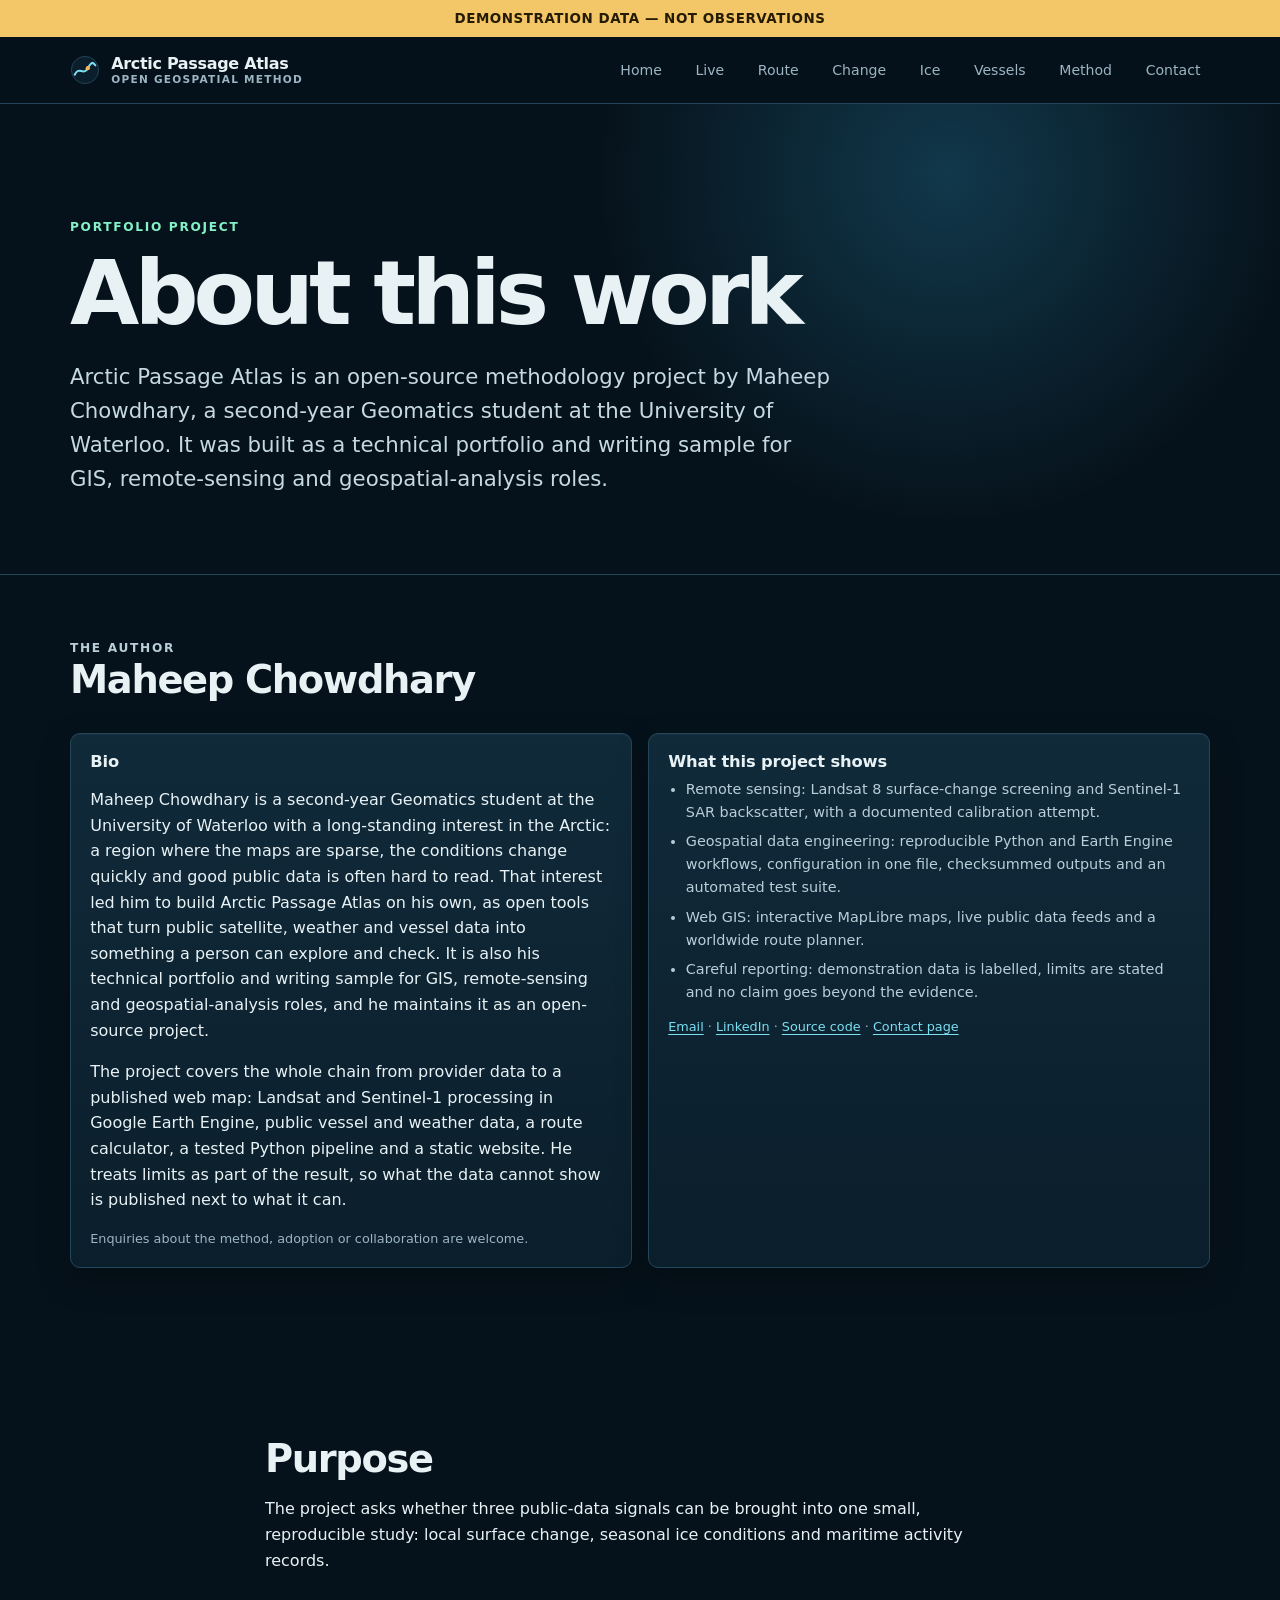
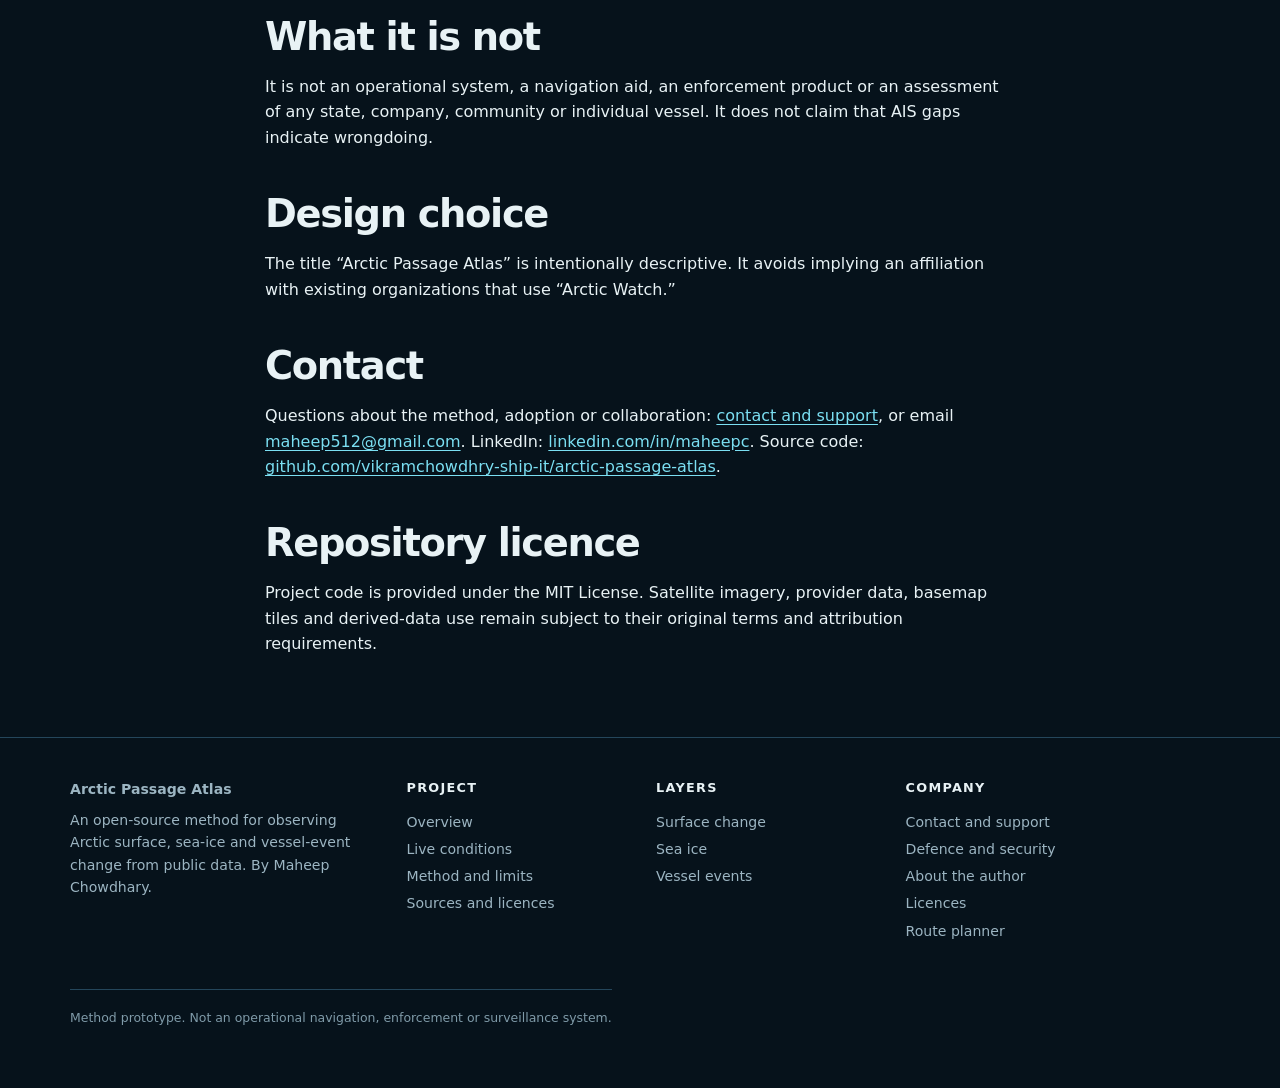
==== commit 4919b5bb: "Add author bio to the About page Co-Authored-By: Claude Sonnet 5.5 <noreply@anthropic.com>" ====
--- a/site/about.html
+++ b/site/about.html
@@ -12,6 +12,9 @@
     <meta property="og:title" content="About · Arctic Passage Atlas" />
     <meta property="og:description" content="About Arctic Passage Atlas and its author: an open-source geospatial methodology project by Maheep Chowdhary." />
     <meta name="twitter:card" content="summary" />
+      <script type="application/ld+json">
+      {"@context":"https://schema.org","@type":"Person","name":"Maheep Chowdhary","jobTitle":"Geomatics student","affiliation":{"@type":"CollegeOrUniversity","name":"University of Waterloo"},"url":"https://arcticpassageatlas.com/about.html","sameAs":["https://www.linkedin.com/in/maheepc","https://github.com/vikramchowdhry-ship-it/arctic-passage-atlas"],"email":"mailto:maheep512@gmail.com"}
+    </script>
   </head>
   <body>
     <a class="skip" href="#main">Skip to content</a>
@@ -26,10 +29,55 @@
           <h1>About this work</h1>
           <p class="lede">
             Arctic Passage Atlas is an open-source methodology project by Maheep
-            Chowdhary, a second-year Geomatics student. It was built as a
+            Chowdhary, a second-year Geomatics student at the University of Waterloo. It was built as a
             technical portfolio and writing sample for GIS, remote-sensing and
             geospatial-analysis roles.
           </p>
+        </div>
+      </section>
+      <section class="section" id="author">
+        <div class="wrap">
+          <div class="section-head">
+            <p class="eyebrow">The author</p>
+            <h2>Maheep Chowdhary</h2>
+          </div>
+          <div class="grid two">
+            <div class="panel">
+              <h3>Bio</h3>
+              <p>
+                Maheep Chowdhary is a second-year Geomatics student at the University of Waterloo with a long-standing
+                interest in the Arctic: a region where the maps are sparse, the conditions change quickly and good
+                public data is often hard to read. That interest led him to build Arctic Passage Atlas on his own, as
+                open tools that turn public satellite, weather and vessel data into something a person can explore
+                and check. It is also his technical portfolio and writing sample for GIS, remote-sensing and
+                geospatial-analysis roles, and he maintains it as an open-source project.
+              </p>
+              <p>
+                The project covers the whole chain from provider data to a published web map: Landsat and Sentinel-1
+                processing in Google Earth Engine, public vessel and weather data, a route calculator, a tested Python
+                pipeline and a static website. He treats limits as part of the result, so what the data cannot show is
+                published next to what it can.
+              </p>
+              <p class="sub" style="margin-bottom:0">
+                Enquiries about the method, adoption or collaboration are welcome.
+              </p>
+            </div>
+            <div class="panel">
+              <h3>What this project shows</h3>
+              <ul>
+                <li>Remote sensing: Landsat 8 surface-change screening and Sentinel-1 SAR backscatter, with a documented calibration attempt.</li>
+                <li>Geospatial data engineering: reproducible Python and Earth Engine workflows, configuration in one file, checksummed outputs and an automated test suite.</li>
+                <li>Web GIS: interactive MapLibre maps, live public data feeds and a worldwide route planner.</li>
+                <li>Careful reporting: demonstration data is labelled, limits are stated and no claim goes beyond the evidence.</li>
+              </ul>
+              <p class="sub" style="margin:.8rem 0 0">
+                <a href="mailto:maheep512@gmail.com">Email</a> ·
+                <a href="https://www.linkedin.com/in/maheepc">LinkedIn</a> ·
+                <a href="https://github.com/vikramchowdhry-ship-it/arctic-passage-atlas">Source code</a> ·
+                <a href="contact.html">Contact page</a>
+              </p>
+            </div>
+          </div>
         </div>
       </section>
       <section class="section">
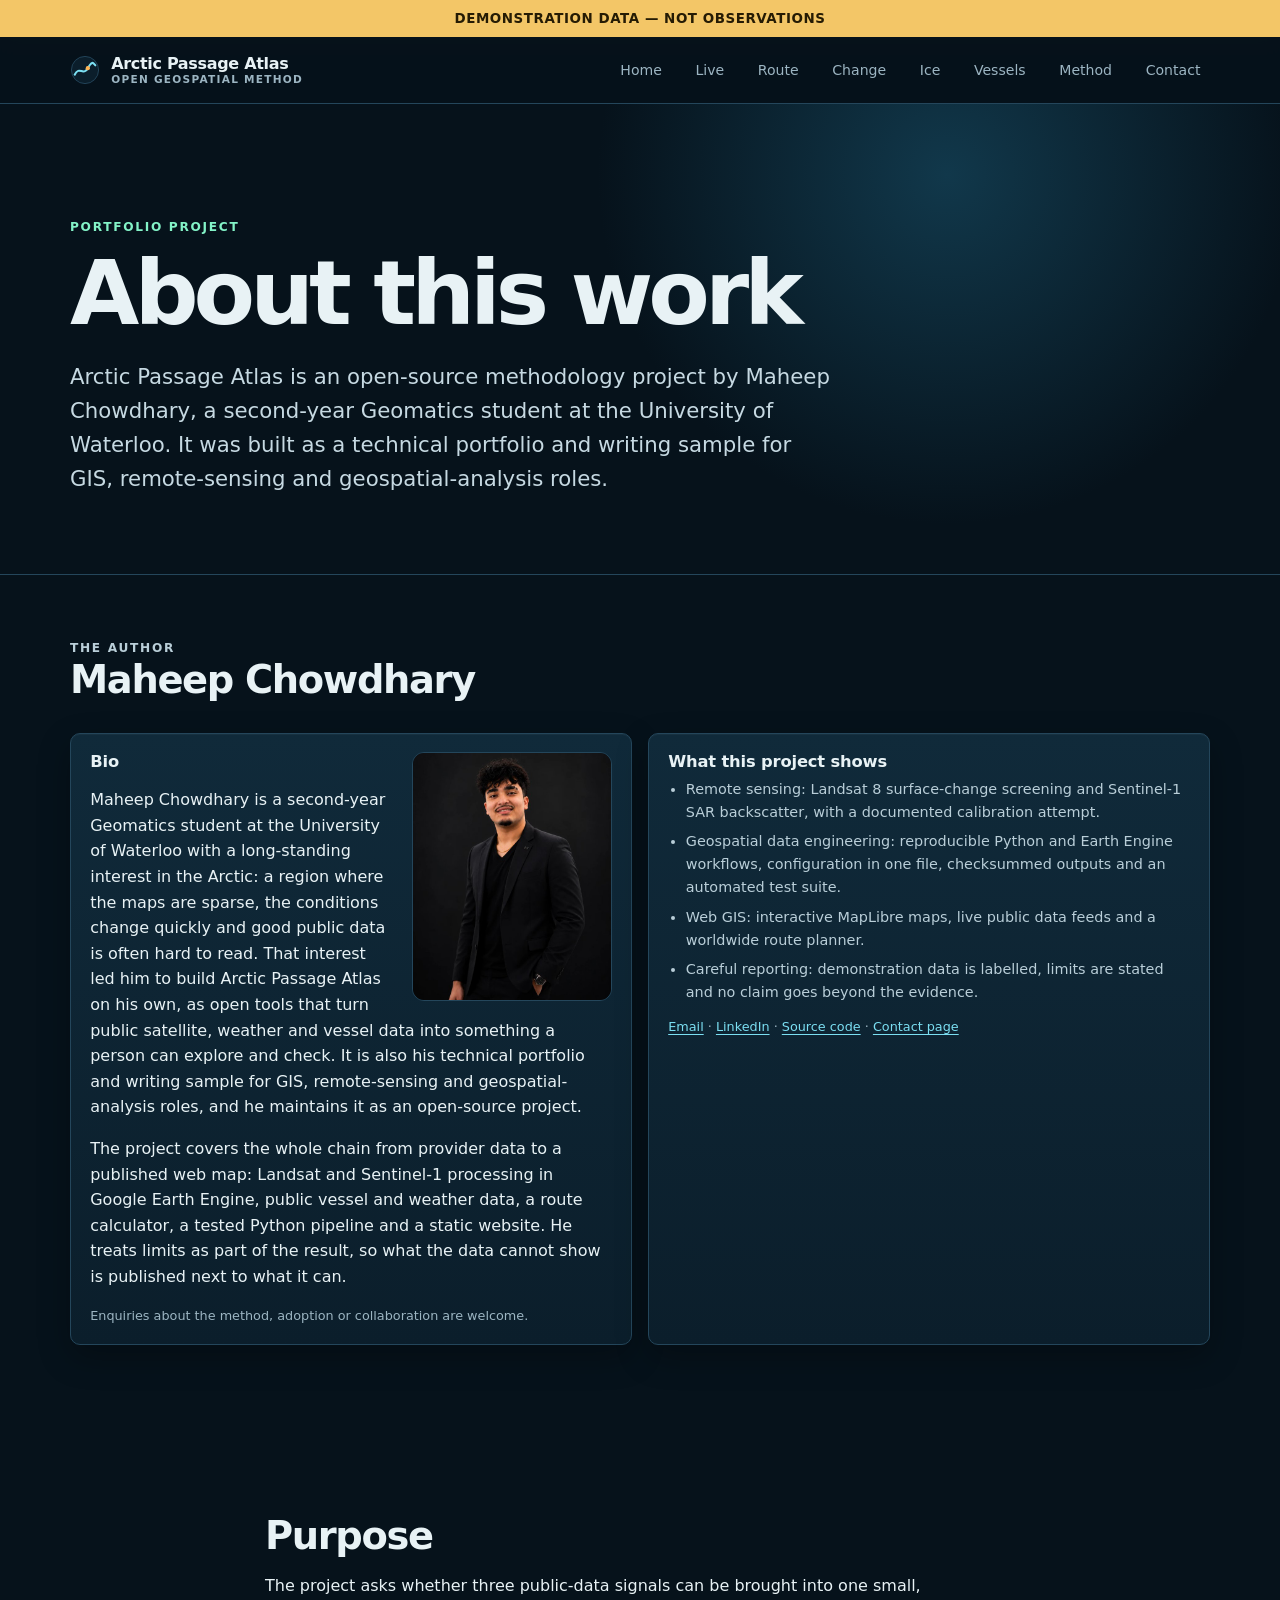
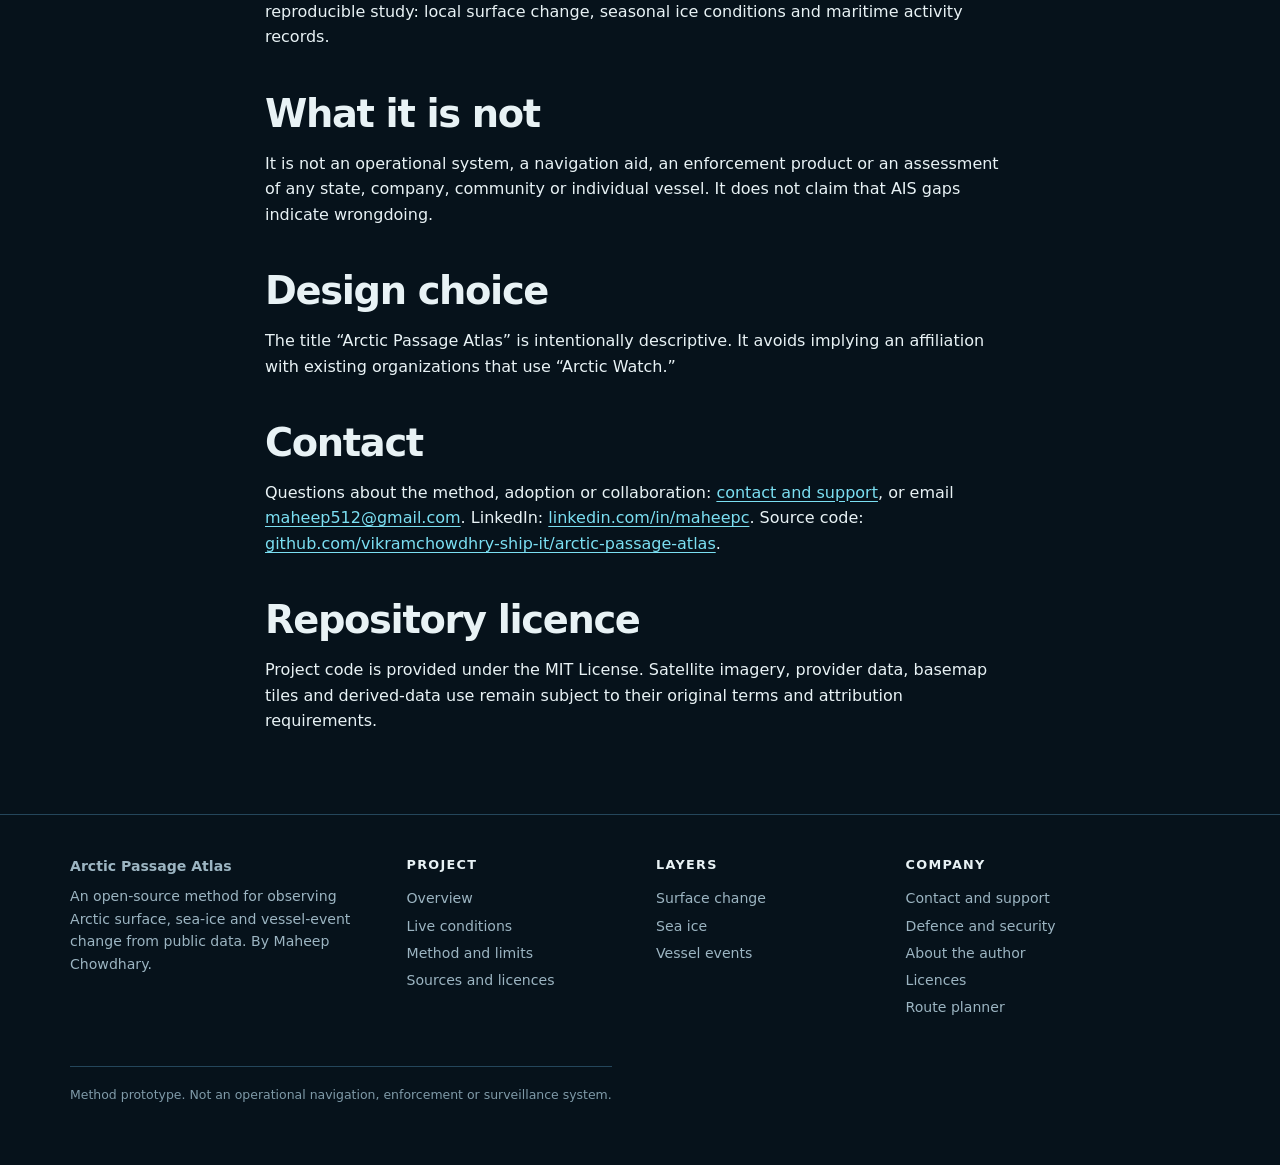
==== commit 0b9facf6: "Add portrait to the author bio Co-Authored-By: Claude Sonnet 5.5 <noreply@anthropic.com>" ====
--- a/site/about.html
+++ b/site/about.html
@@ -13,7 +13,7 @@
     <meta property="og:description" content="About Arctic Passage Atlas and its author: an open-source geospatial methodology project by Maheep Chowdhary." />
     <meta name="twitter:card" content="summary" />
       <script type="application/ld+json">
-      {"@context":"https://schema.org","@type":"Person","name":"Maheep Chowdhary","jobTitle":"Geomatics student","affiliation":{"@type":"CollegeOrUniversity","name":"University of Waterloo"},"url":"https://arcticpassageatlas.com/about.html","sameAs":["https://www.linkedin.com/in/maheepc","https://github.com/vikramchowdhry-ship-it/arctic-passage-atlas"],"email":"mailto:maheep512@gmail.com"}
+      {"@context":"https://schema.org","@type":"Person","name":"Maheep Chowdhary","jobTitle":"Geomatics student","affiliation":{"@type":"CollegeOrUniversity","name":"University of Waterloo"},"url":"https://arcticpassageatlas.com/about.html","image":"https://arcticpassageatlas.com/assets/maheep-chowdhary.jpg","sameAs":["https://www.linkedin.com/in/maheepc","https://github.com/vikramchowdhry-ship-it/arctic-passage-atlas"],"email":"mailto:maheep512@gmail.com"}
     </script>
   </head>
   <body>
@@ -43,6 +43,8 @@
           </div>
           <div class="grid two">
             <div class="panel">
+              <img src="assets/maheep-chowdhary.jpg" width="640" height="800" alt="Portrait of Maheep Chowdhary in a black blazer"
+                   style="float:right;width:min(42%,200px);height:auto;margin:0 0 .8rem 1.1rem;border-radius:12px;border:1px solid var(--line)">
               <h3>Bio</h3>
               <p>
                 Maheep Chowdhary is a second-year Geomatics student at the University of Waterloo with a long-standing
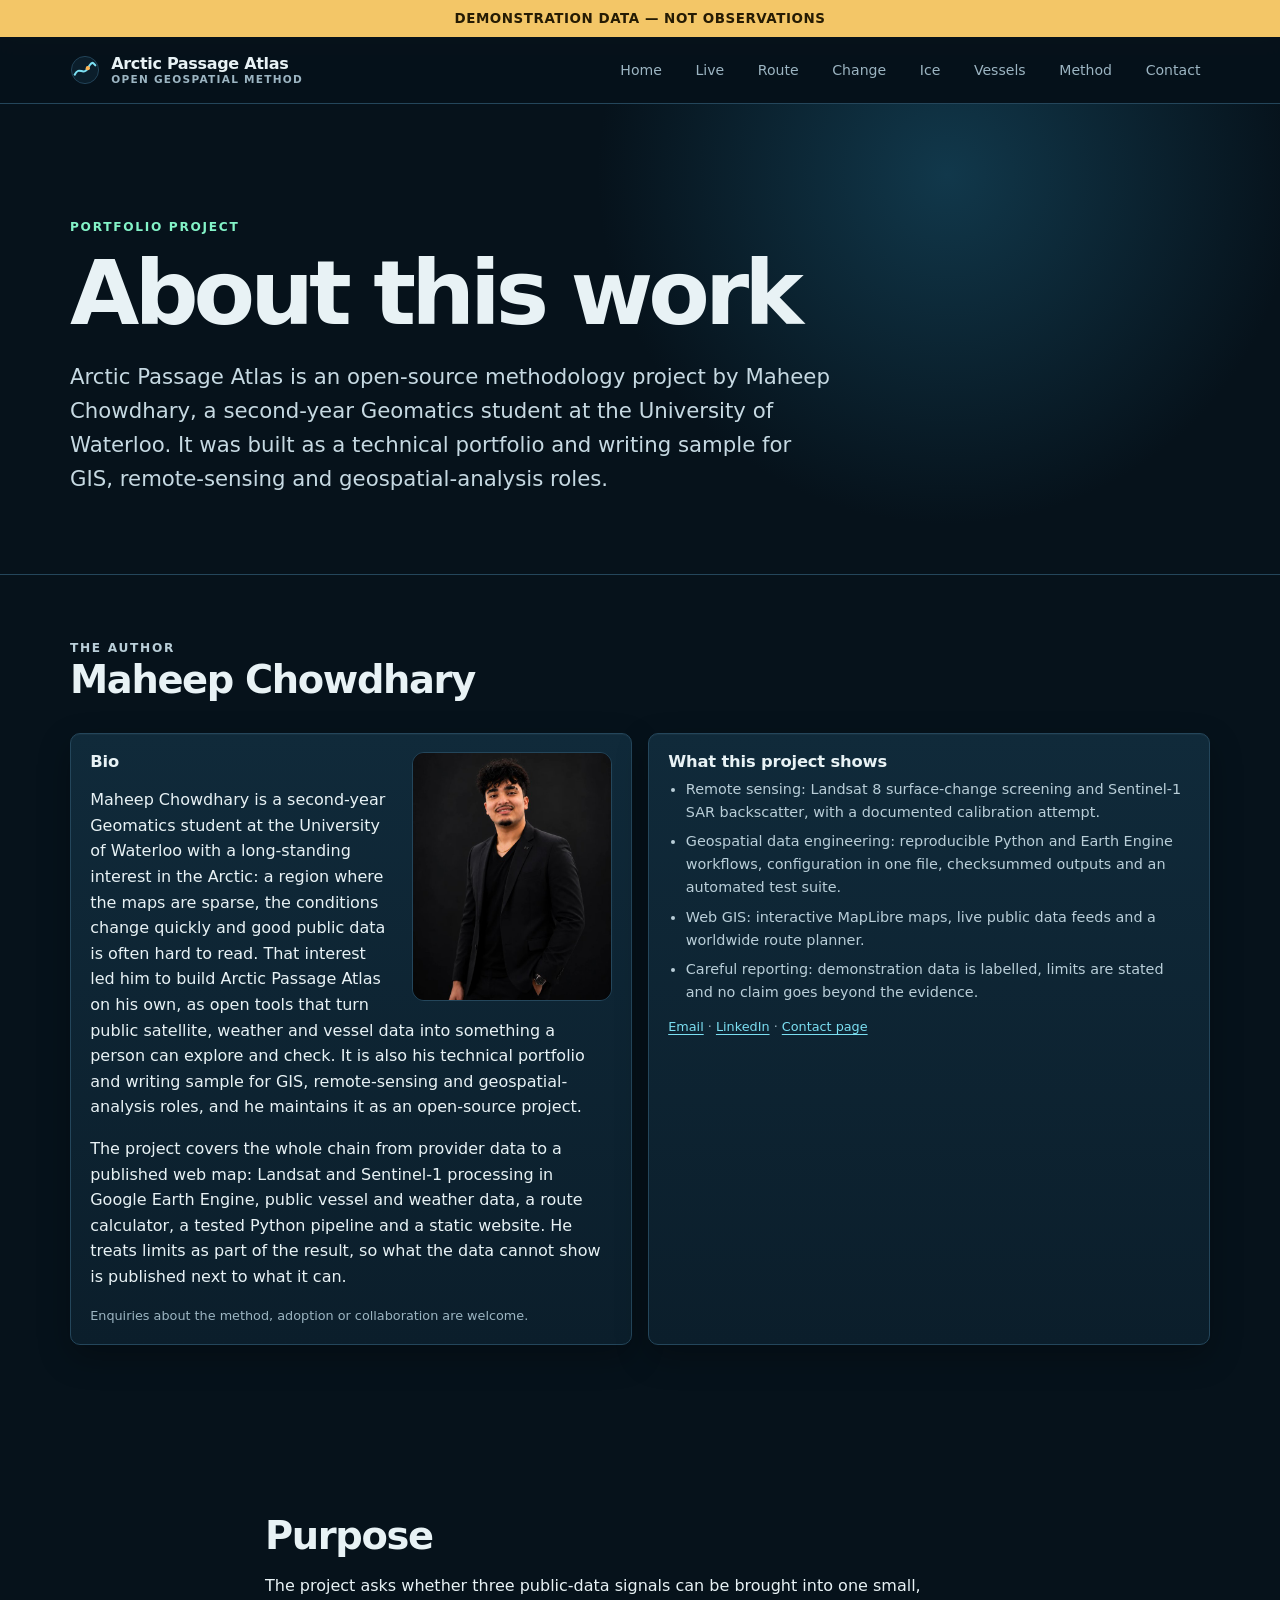
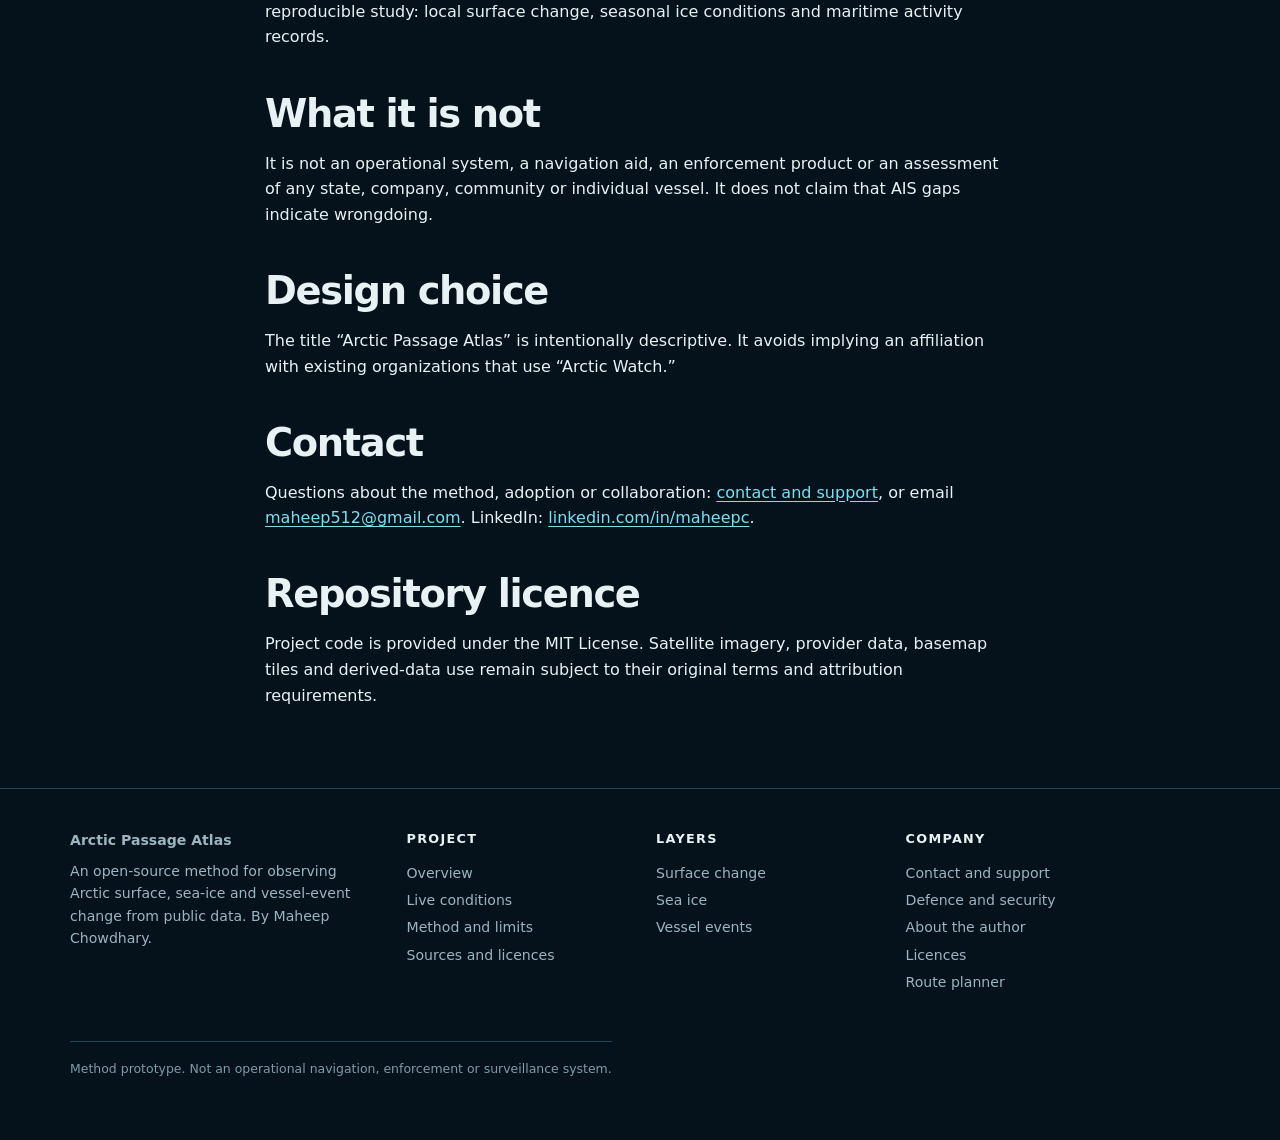
==== commit a967df83: "Remove public GitHub links from the website Co-Authored-By: Claude Sonnet 5.5 <noreply@anthropic.com" ====
--- a/site/about.html
+++ b/site/about.html
@@ -13,7 +13,7 @@
     <meta property="og:description" content="About Arctic Passage Atlas and its author: an open-source geospatial methodology project by Maheep Chowdhary." />
     <meta name="twitter:card" content="summary" />
       <script type="application/ld+json">
-      {"@context":"https://schema.org","@type":"Person","name":"Maheep Chowdhary","jobTitle":"Geomatics student","affiliation":{"@type":"CollegeOrUniversity","name":"University of Waterloo"},"url":"https://arcticpassageatlas.com/about.html","image":"https://arcticpassageatlas.com/assets/maheep-chowdhary.jpg","sameAs":["https://www.linkedin.com/in/maheepc","https://github.com/vikramchowdhry-ship-it/arctic-passage-atlas"],"email":"mailto:maheep512@gmail.com"}
+      {"@context":"https://schema.org","@type":"Person","name":"Maheep Chowdhary","jobTitle":"Geomatics student","affiliation":{"@type":"CollegeOrUniversity","name":"University of Waterloo"},"url":"https://arcticpassageatlas.com/about.html","image":"https://arcticpassageatlas.com/assets/maheep-chowdhary.jpg","sameAs":["https://www.linkedin.com/in/maheepc"],"email":"mailto:maheep512@gmail.com"}
     </script>
   </head>
   <body>
@@ -75,7 +75,6 @@
               <p class="sub" style="margin:.8rem 0 0">
                 <a href="mailto:maheep512@gmail.com">Email</a> ·
                 <a href="https://www.linkedin.com/in/maheepc">LinkedIn</a> ·
-                <a href="https://github.com/vikramchowdhry-ship-it/arctic-passage-atlas">Source code</a> ·
                 <a href="contact.html">Contact page</a>
               </p>
             </div>
@@ -104,7 +103,7 @@
             “Arctic Watch.”
           </p>
           <h2>Contact</h2>
-          <p>Questions about the method, adoption or collaboration: <a href="contact.html">contact and support</a>, or email <a href="mailto:maheep512@gmail.com">maheep512@gmail.com</a>. LinkedIn: <a href="https://www.linkedin.com/in/maheepc">linkedin.com/in/maheepc</a>. Source code: <a href="https://github.com/vikramchowdhry-ship-it/arctic-passage-atlas">github.com/vikramchowdhry-ship-it/arctic-passage-atlas</a>.</p>
+          <p>Questions about the method, adoption or collaboration: <a href="contact.html">contact and support</a>, or email <a href="mailto:maheep512@gmail.com">maheep512@gmail.com</a>. LinkedIn: <a href="https://www.linkedin.com/in/maheepc">linkedin.com/in/maheepc</a>.</p>
           <h2>Repository licence</h2>
           <p>
             Project code is provided under the MIT License. Satellite imagery,
